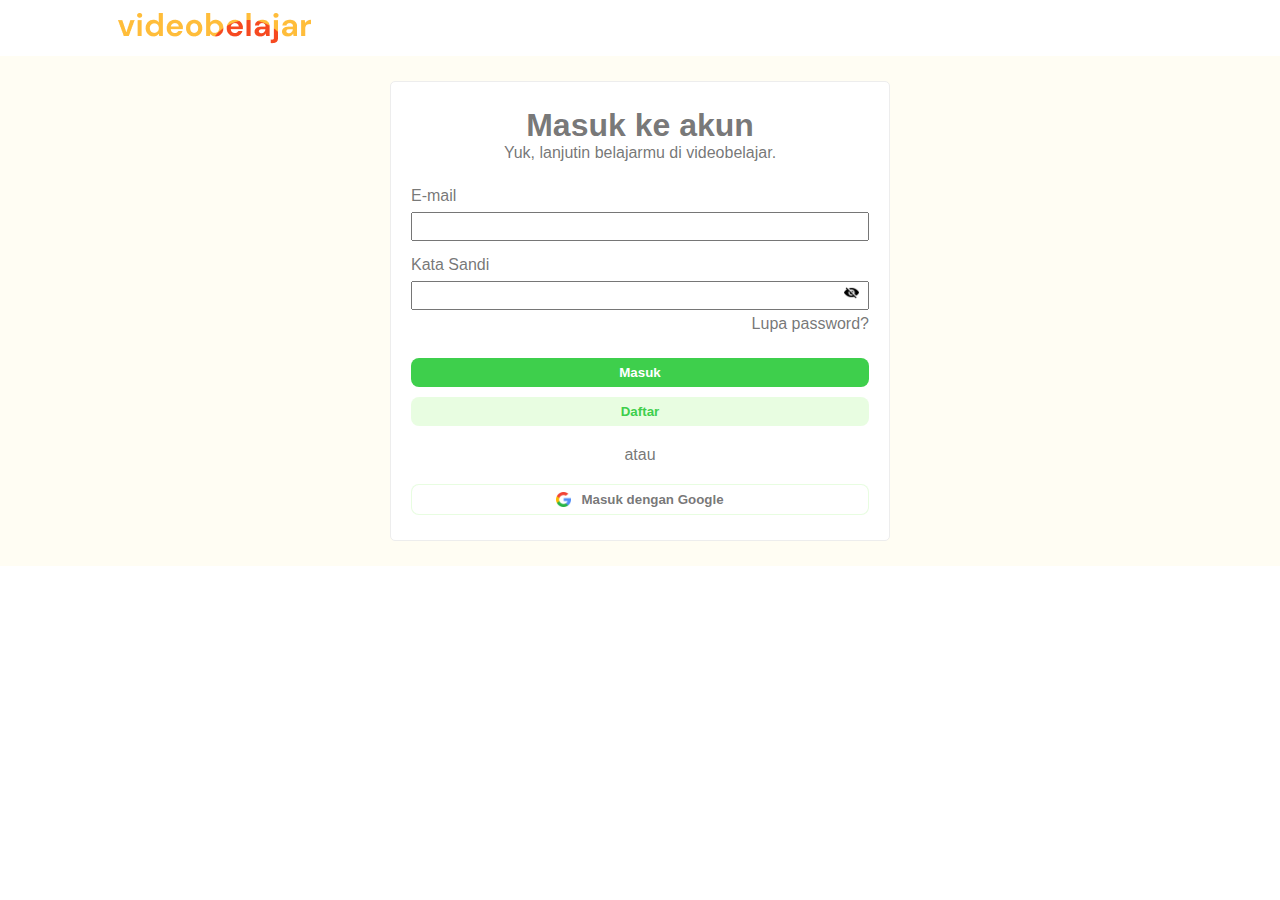
==== login.html @ 226edd7f "Initial commit" ====
<!DOCTYPE html>
<html lang="en">
  <head>
    <meta charset="UTF-8" />
    <meta name="viewport" content="width=device-width, initial-scale=1.0" />
    <title>Login</title>
    <link rel="stylesheet" href="style/index.css" />
    <link rel="stylesheet" href="style/login.css" />
  </head>
  <body>
    <nav class="navigation-bar">
      <div class="navigation-bar-container">
        <img src="/assets/logo.png" alt="Logo" />
      </div>
    </nav>

    <main>
      <div class="main-box">
        <div class="main-box-title">
          <h1>Masuk ke akun</h1>
          <p>Yuk, lanjutin belajarmu di videobelajar.</p>
        </div>

        <div class="main-box-content">
          <div class="box-input">
            <label for="email">E-mail</label>
            <input type="text" name="email" id="email" />
          </div>

          <div class="box-input">
            <label for="password">Kata Sandi</label>
            <div class="box-input-password">
              <input type="password" name="password" id="password" />
              <img src="/icons/hidden.png" alt="" srcset="" />
            </div>
            <span>Lupa password?</span>
          </div>

          <div class="box-login-register">
            <button id="tombol-masuk" type="button">Masuk</button>
            <button id="tombol-daftar" type="button">Daftar</button>

            <div class="separator">
              <span>atau</span>
            </div>

            <button id="tombol-google" type="button">
              <img src="/icons/search.png" alt="" />
              <span>Masuk dengan Google</span>
            </button>
          </div>
        </div>
      </div>
    </main>
  </body>
</html>
---- style/index.css ----
* {
  margin: 0;
  padding: 0;
  box-sizing: border-box;
  color: rgba(51, 51, 51, 0.68);
  font-family: "Segoe UI", Tahoma, Geneva, Verdana, sans-serif;
}

input {
  padding: 5px;
  margin-top: 7px;
  height: 100%;
}

button {
  padding: 7px 0px !important;
  cursor: pointer;
}

main {
  width: 100%;
  padding: 25px 0;
  display: flex;
  align-items: center;
  justify-content: center;
  background-color: #fffdf3;
}

.navigation-bar {
  width: 100%;
  height: 100%;
}

.navigation-bar-container {
  max-width: 85vw;
  margin: auto;
  display: flex;
  align-items: center;
  justify-content: space-between;
  font-weight: 500;
}

.navigation-bar-links {
  display: flex;
  gap: 20px;
  align-items: center;
}

.navigation-bar-links a {
  text-decoration: none;
  color: rgba(51, 51, 51, 0.68);
}

.navigation-bar-links img {
  width: 30px;
  border-radius: 30px;
}

/* width under 800px should use lower font size */
@media (max-width: 800px) {
  .navigation-bar-container {
    font-size: 0.8em;
  }

  h1 {
    font-size: 0.9rem !important;
  }

  p {
    font-size: 0.7rem !important;
  }
}
---- style/login.css ----
.main-box {
  margin: auto;
  width: 100%;
  max-width: 500px;
  border: 1px solid rgb(237, 237, 237);
  border-radius: 5px;
  padding: 25px 20px;
  background-color: white;
}

.main-box-title {
  text-align: center;
}

.main-box-content {
  margin-top: 25px;
}

.box-input {
  display: flex;
  flex-direction: column;
  width: 100%;
  margin-bottom: 15px;
}

.box-input span {
  text-align: right;
}

.box-input-password {
  width: 100%;
  position: relative;
  margin-bottom: 5px;
}

.box-input-password input {
  width: 100%;
}

.box-input img {
  width: 15px;
  position: absolute;
  right: 10px;
  top: 0;
  bottom: 0;
  margin: auto;
}

.box-login-register {
  display: flex;
  flex-direction: column;
  margin-top: 25px;
  gap: 10px;
}

#tombol-masuk {
  background-color: #3ecf4c;
  color: white;
  font-weight: 600;
  border: 0;
  border-radius: 8px;
  padding: 4px 0;
}

#tombol-daftar {
  background-color: #e2fcd9cc;
  color: #3ecf4c;
  font-weight: 600;
  border: 0;
  border-radius: 8px;
  padding: 4px 0;
}

#tombol-google {
  border: 0;
  border-radius: 8px;
  padding: 4px 0;
  font-weight: 600;
  background-color: white;
  border: 1px solid #e2fcd9cc;
  display: flex;
  align-items: center;
  justify-content: center;
  gap: 10px;
}

#tombol-google img {
  width: 15px;
}

.separator {
  text-align: center;
  position: relative;
  margin: 10px 0;
}

.separator span {
  z-index: 15;
  background-color: white;
  padding: 10px;
}
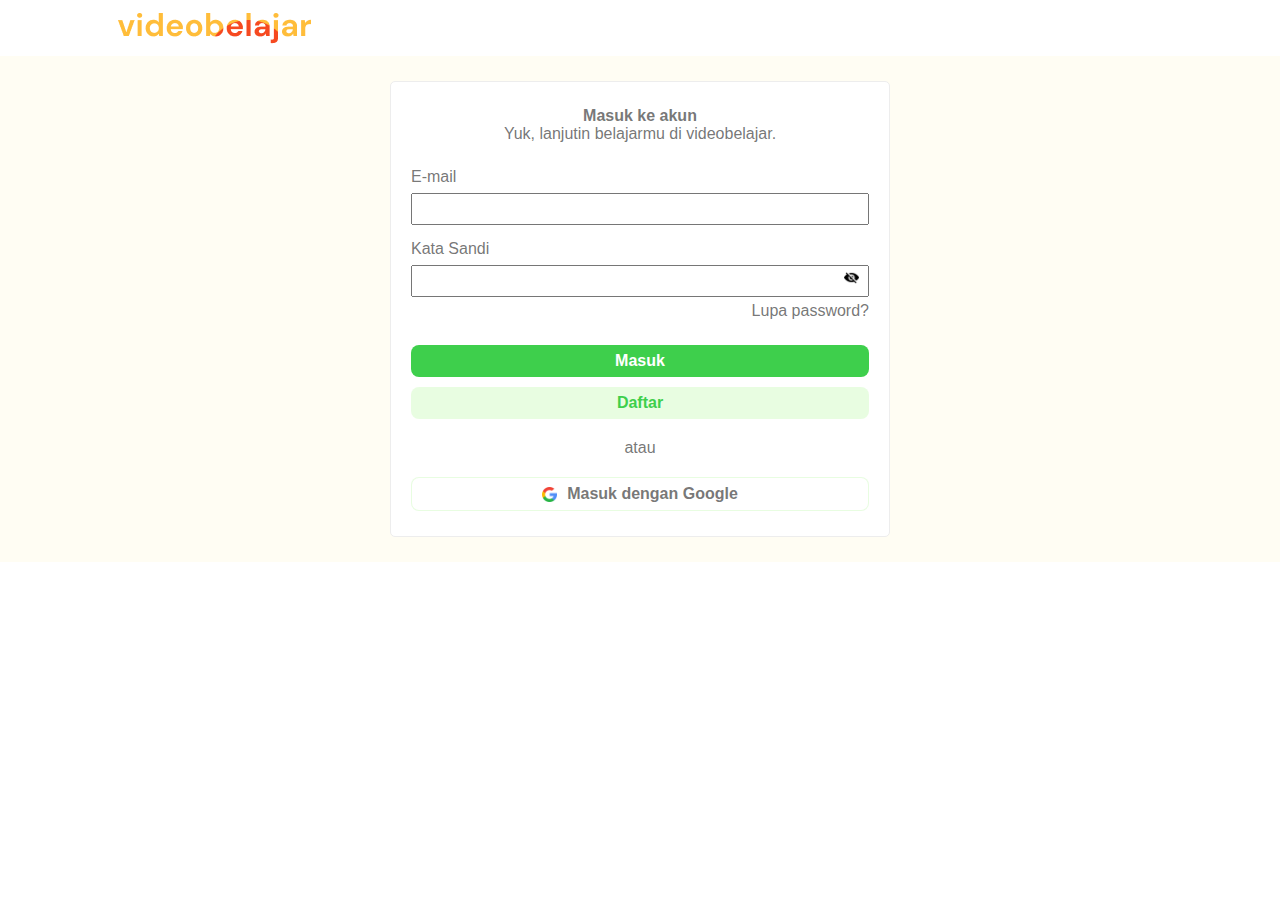
==== commit 48dcf750: "memperbaiki responsifitas" ====
--- a/login.html
+++ b/login.html
@@ -10,7 +10,7 @@
   <body>
     <nav class="navigation-bar">
       <div class="navigation-bar-container">
-        <img src="/assets/logo.png" alt="Logo" />
+        <img src="assets/logo.png" alt="Logo" />
       </div>
     </nav>
 
@@ -33,7 +33,7 @@
               <input type="password" name="password" id="password" />
               <img src="/icons/hidden.png" alt="" srcset="" />
             </div>
-            <span>Lupa password?</span>
+            <a href="#" style="text-decoration: none; margin-left: auto">Lupa password?</a>
           </div>
 
           <div class="box-login-register">
--- a/style/index.css
+++ b/style/index.css
@@ -4,6 +4,7 @@
   box-sizing: border-box;
   color: rgba(51, 51, 51, 0.68);
   font-family: "Segoe UI", Tahoma, Geneva, Verdana, sans-serif;
+  font-size: 16px;
 }
 
 input {
@@ -63,10 +64,10 @@
   }
 
   h1 {
-    font-size: 0.9rem !important;
+    font-size: 1.5rem !important;
   }
 
   p {
-    font-size: 0.7rem !important;
+    font-size: 1rem !important;
   }
 }
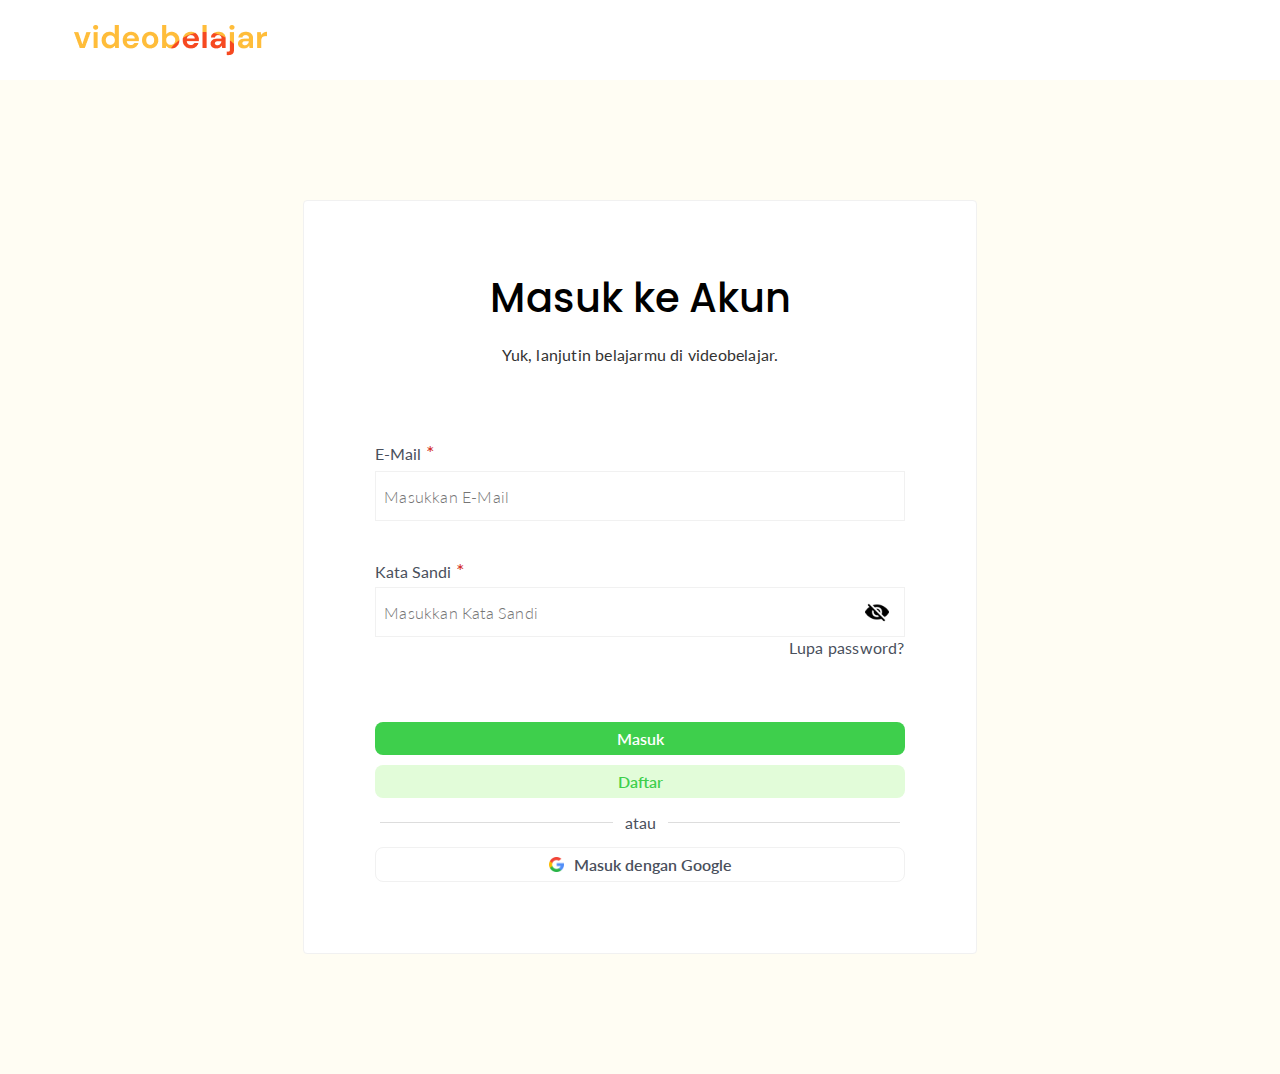
==== commit 8817c5a9: "revisi struktur html dan styling" ====
--- a/login.html
+++ b/login.html
@@ -4,52 +4,69 @@
     <meta charset="UTF-8" />
     <meta name="viewport" content="width=device-width, initial-scale=1.0" />
     <title>Login</title>
+    <link rel="preconnect" href="https://fonts.googleapis.com" />
+    <link rel="preconnect" href="https://fonts.gstatic.com" crossorigin />
+    <link
+      href="https://fonts.googleapis.com/css2?family=Poppins:ital,wght@0,100;0,200;0,300;0,400;0,500;0,600;0,700;0,800;0,900;1,100;1,200;1,300;1,400;1,500;1,600;1,700;1,800;1,900&display=swap"
+      rel="stylesheet"
+    />
     <link rel="stylesheet" href="style/index.css" />
     <link rel="stylesheet" href="style/login.css" />
   </head>
   <body>
     <nav class="navigation-bar">
       <div class="navigation-bar-container">
-        <img src="assets/logo.png" alt="Logo" />
+        <a href="/">
+          <img class="logo" src="./assets/logo.png" alt="Logo" />
+        </a>
       </div>
     </nav>
 
     <main>
       <div class="main-box">
         <div class="main-box-title">
-          <h1>Masuk ke akun</h1>
-          <p>Yuk, lanjutin belajarmu di videobelajar.</p>
+          <h3 class="title">Masuk ke Akun</h3>
+
+          <p class="description">Yuk, lanjutin belajarmu di videobelajar.</p>
         </div>
 
-        <div class="main-box-content">
-          <div class="box-input">
-            <label for="email">E-mail</label>
-            <input type="text" name="email" id="email" />
-          </div>
-
-          <div class="box-input">
-            <label for="password">Kata Sandi</label>
-            <div class="box-input-password">
-              <input type="password" name="password" id="password" />
-              <img src="/icons/hidden.png" alt="" srcset="" />
-            </div>
-            <a href="#" style="text-decoration: none; margin-left: auto">Lupa password?</a>
-          </div>
-
-          <div class="box-login-register">
-            <button id="tombol-masuk" type="button">Masuk</button>
-            <button id="tombol-daftar" type="button">Daftar</button>
-
-            <div class="separator">
-              <span>atau</span>
+        <form>
+          <fieldset class="main-box-content">
+            <div class="box-input">
+              <label for="email">E-Mail<span class="litleicon">*</span></label>
+              <input class="boxformInput" type="email" name="email" id="email" placeholder="Masukkan E-Mail" />
             </div>
 
-            <button id="tombol-google" type="button">
-              <img src="/icons/search.png" alt="" />
-              <span>Masuk dengan Google</span>
-            </button>
-          </div>
-        </div>
+            <div class="box-input">
+              <label for="password">Kata Sandi<span class="litleicon">*</span></label>
+              <div class="box-input-password">
+                <input
+                  class="boxformInput"
+                  type="password"
+                  name="password"
+                  id="password"
+                  placeholder="Masukkan Kata Sandi"
+                />
+                <img src="./icons/hidden.png" alt="" srcset="" />
+              </div>
+              <a class="forgotPassword" href="#">Lupa password?</a>
+            </div>
+
+            <div class="box-login-register">
+              <button id="tombol-masuk" type="button">Masuk</button>
+              <button id="tombol-daftar" type="button">Daftar</button>
+
+              <div>
+                <span class="divider">atau</span>
+              </div>
+
+              <button id="tombol-google" type="button">
+                <img src="./icons/search.png" alt="" />
+                <span>Masuk dengan Google</span>
+              </button>
+            </div>
+          </fieldset>
+        </form>
       </div>
     </main>
   </body>
--- a/style/index.css
+++ b/style/index.css
@@ -1,44 +1,50 @@
+@import "./colors.css";
+@import "./typography.css";
+
 * {
   margin: 0;
   padding: 0;
-  box-sizing: border-box;
-  color: rgba(51, 51, 51, 0.68);
-  font-family: "Segoe UI", Tahoma, Geneva, Verdana, sans-serif;
-  font-size: 16px;
+}
+
+.navigation-bar {
+  height: 80px;
+  margin: auto;
+  background-color: #ffffff;
+}
+
+.navigation-bar-container {
+  max-width: 1200px;
+  margin: auto;
+  display: flex;
+  justify-content: space-between;
+  font-weight: 500;
+  align-items: center;
+}
+
+.logo {
+  height: 56px;
+  padding: 12px;
+}
+
+main {
+  margin: auto;
+  width: 100%;
+  display: flex;
+  align-items: center;
+  justify-content: center;
+  background-color: #fffdf3;
+  height: 100% !important;
 }
 
 input {
-  padding: 5px;
+  height: 2rem;
+  padding: 0.5rem;
   margin-top: 7px;
-  height: 100%;
 }
 
 button {
   padding: 7px 0px !important;
   cursor: pointer;
-}
-
-main {
-  width: 100%;
-  padding: 25px 0;
-  display: flex;
-  align-items: center;
-  justify-content: center;
-  background-color: #fffdf3;
-}
-
-.navigation-bar {
-  width: 100%;
-  height: 100%;
-}
-
-.navigation-bar-container {
-  max-width: 85vw;
-  margin: auto;
-  display: flex;
-  align-items: center;
-  justify-content: space-between;
-  font-weight: 500;
 }
 
 .navigation-bar-links {
@@ -49,7 +55,11 @@
 
 .navigation-bar-links a {
   text-decoration: none;
-  color: rgba(51, 51, 51, 0.68);
+  color: #222325;
+}
+
+.navigation-bar-links:hover {
+  text-decoration: underline;
 }
 
 .navigation-bar-links img {
@@ -63,7 +73,7 @@
     font-size: 0.8em;
   }
 
-  h1 {
+  h3 {
     font-size: 1.5rem !important;
   }
 
--- a/style/login.css
+++ b/style/login.css
@@ -1,49 +1,117 @@
+@import "./colors.css";
+@import "./typography.css";
+
 .main-box {
-  margin: auto;
+  margin: 120px auto;
   width: 100%;
-  max-width: 500px;
-  border: 1px solid rgb(237, 237, 237);
-  border-radius: 5px;
-  padding: 25px 20px;
-  background-color: white;
+  max-width: 600px;
+  border: 1px solid #f1f1f1;
+  border-radius: 4px;
+  padding: 36px;
+  background-color: #ffffff;
+  display: flex;
+  flex-direction: column;
+  justify-content: center;
+  align-items: center;
 }
 
 .main-box-title {
+  width: 100%;
+  padding: 15px;
   text-align: center;
 }
 
+form {
+  width: 100%;
+}
+
+.title {
+  margin: auto;
+  padding: 1rem 0;
+  font-family: "Poppins", sans-serif;
+  font-weight: 500;
+  font-style: normal;
+}
+
+.description {
+  color: var(--text-dark-secondary);
+  height: 22px;
+  font-weight: 400;
+  font-size: 16px;
+  line-height: 22.4px;
+  letter-spacing: 0.2px;
+}
+
+.litleicon {
+  color: #d32e1f;
+  font-weight: blod;
+  font-size: 20px;
+  padding: 5px;
+}
+
 .main-box-content {
-  margin-top: 25px;
+  margin-top: 24px;
+  display: flex;
+  padding: 35.3px;
+  flex-direction: column;
+  gap: 37px;
+  border: none;
+  color: var(--text-dark-secondary);
 }
 
 .box-input {
   display: flex;
   flex-direction: column;
   width: 100%;
-  margin-bottom: 15px;
+  font-size: 16px;
+  color: #4a505c;
 }
 
 .box-input span {
   text-align: right;
 }
 
+.boxformInput {
+  border: 1px solid #f1f1f1;
+  font-weight: 300;
+  font-size: 16px;
+  letter-spacing: 0.2px;
+  color: #424242;
+  background-color: transparent;
+}
+
 .box-input-password {
-  width: 100%;
   position: relative;
-  margin-bottom: 5px;
+  display: flex;
+  margin-top: 5px;
 }
 
 .box-input-password input {
   width: 100%;
+  margin: 0;
 }
 
 .box-input img {
-  width: 15px;
+  width: 1.5rem;
   position: absolute;
-  right: 10px;
+  right: 1rem;
   top: 0;
   bottom: 0;
   margin: auto;
+}
+
+.forgotPassword {
+  text-decoration: none;
+  margin-left: auto;
+  color: #4a505c;
+  font-size: 16px;
+  font-weight: 400;
+  line-height: 22.4px;
+  letter-spacing: 0.2px;
+}
+
+.forgotPassword:hover {
+  text-decoration: underline;
 }
 
 .box-login-register {
@@ -55,47 +123,58 @@
 
 #tombol-masuk {
   background-color: #3ecf4c;
-  color: white;
+  color: #ffffff;
   font-weight: 600;
+  font-size: 16px;
   border: 0;
   border-radius: 8px;
   padding: 4px 0;
 }
 
 #tombol-daftar {
-  background-color: #e2fcd9cc;
+  background-color: #e2fcd9;
   color: #3ecf4c;
   font-weight: 600;
+  font-size: 16px;
   border: 0;
   border-radius: 8px;
   padding: 4px 0;
 }
 
 #tombol-google {
-  border: 0;
   border-radius: 8px;
   padding: 4px 0;
   font-weight: 600;
-  background-color: white;
-  border: 1px solid #e2fcd9cc;
+  font-size: 16px;
+  background-color: #ffffff;
+  border: 1px solid #f1f1f1;
   display: flex;
   align-items: center;
   justify-content: center;
   gap: 10px;
+  color: #4a505c;
 }
 
 #tombol-google img {
   width: 15px;
 }
 
-.separator {
+.divider {
+  display: flex;
+  align-items: center;
   text-align: center;
-  position: relative;
-  margin: 10px 0;
+  color: #4a505c;
+  padding: 5px;
 }
-
-.separator span {
-  z-index: 15;
-  background-color: white;
-  padding: 10px;
+.divider::before,
+.divider::after {
+  content: "";
+  flex: 1;
+  border-bottom: 1px solid #ddd;
 }
+.divider:not(:empty)::before {
+  margin-right: 0.75em;
+}
+.divider:not(:empty)::after {
+  margin-left: 0.75em;
+}
